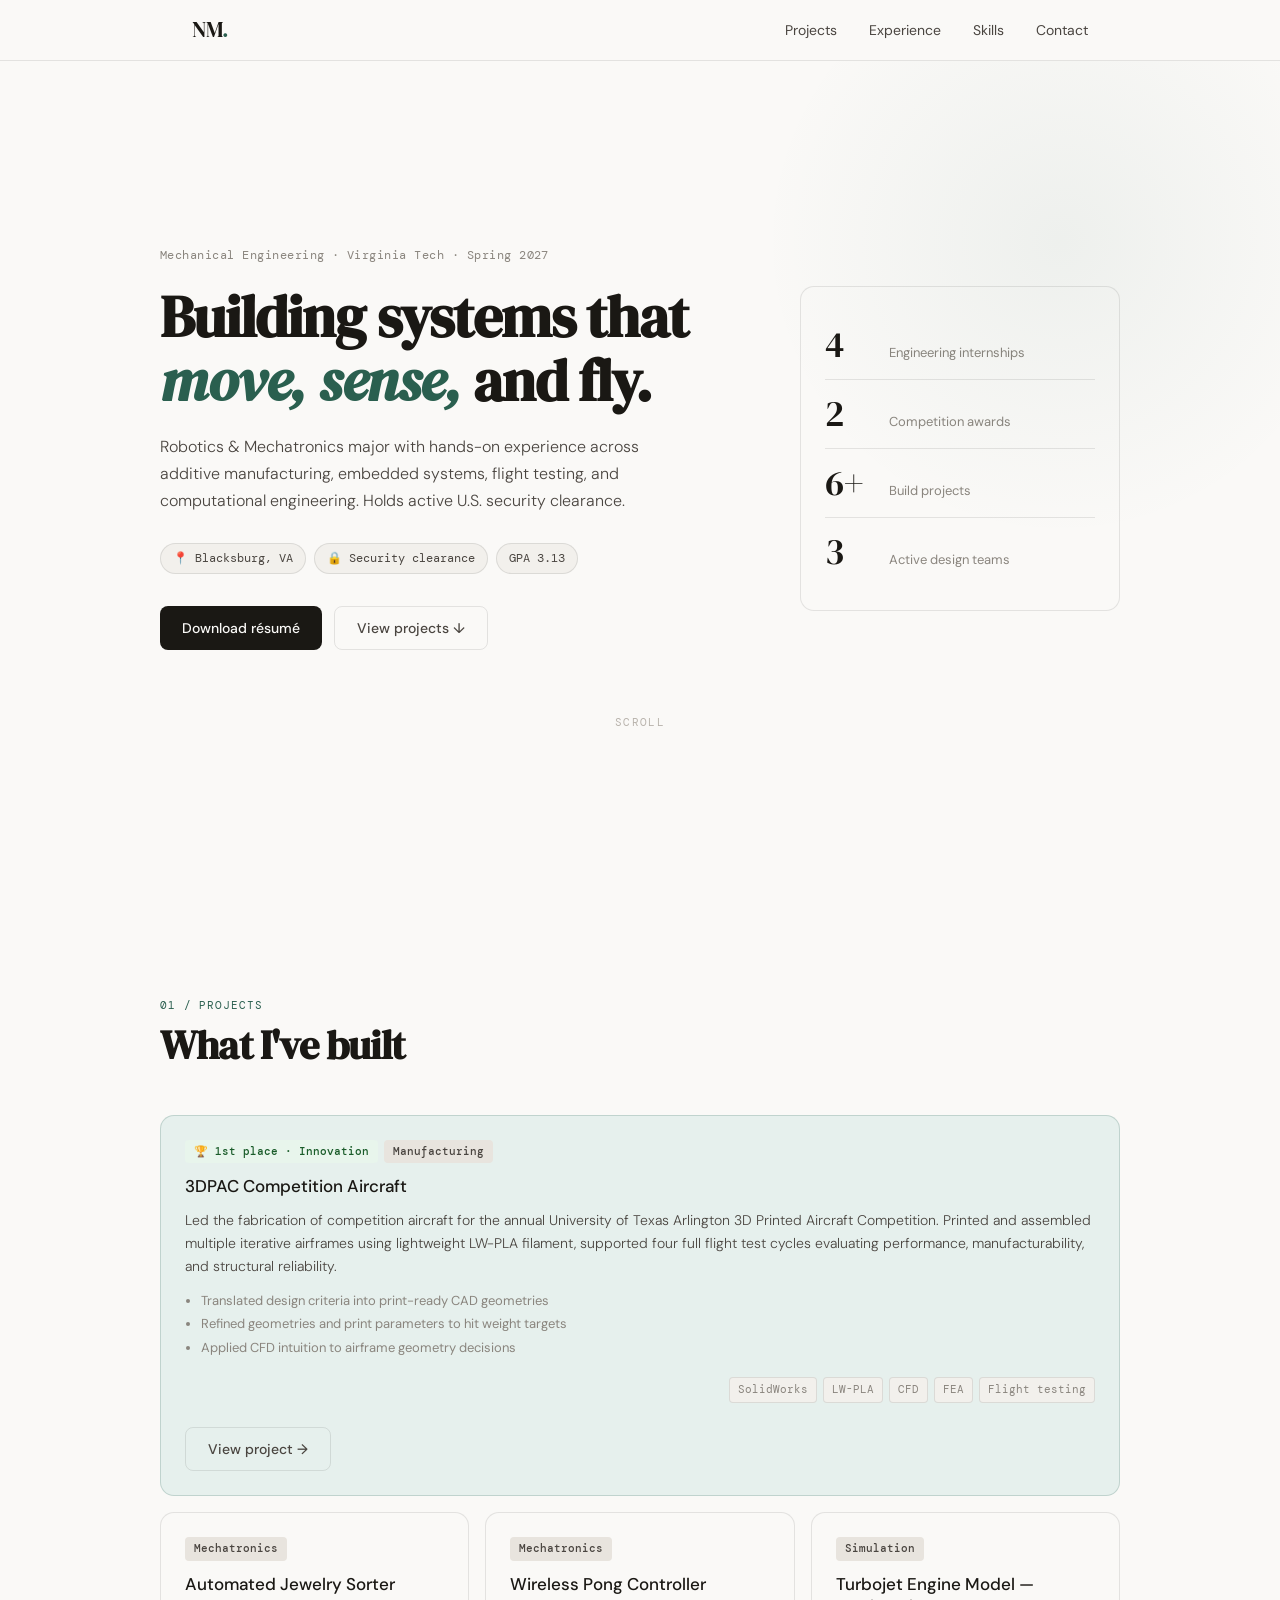
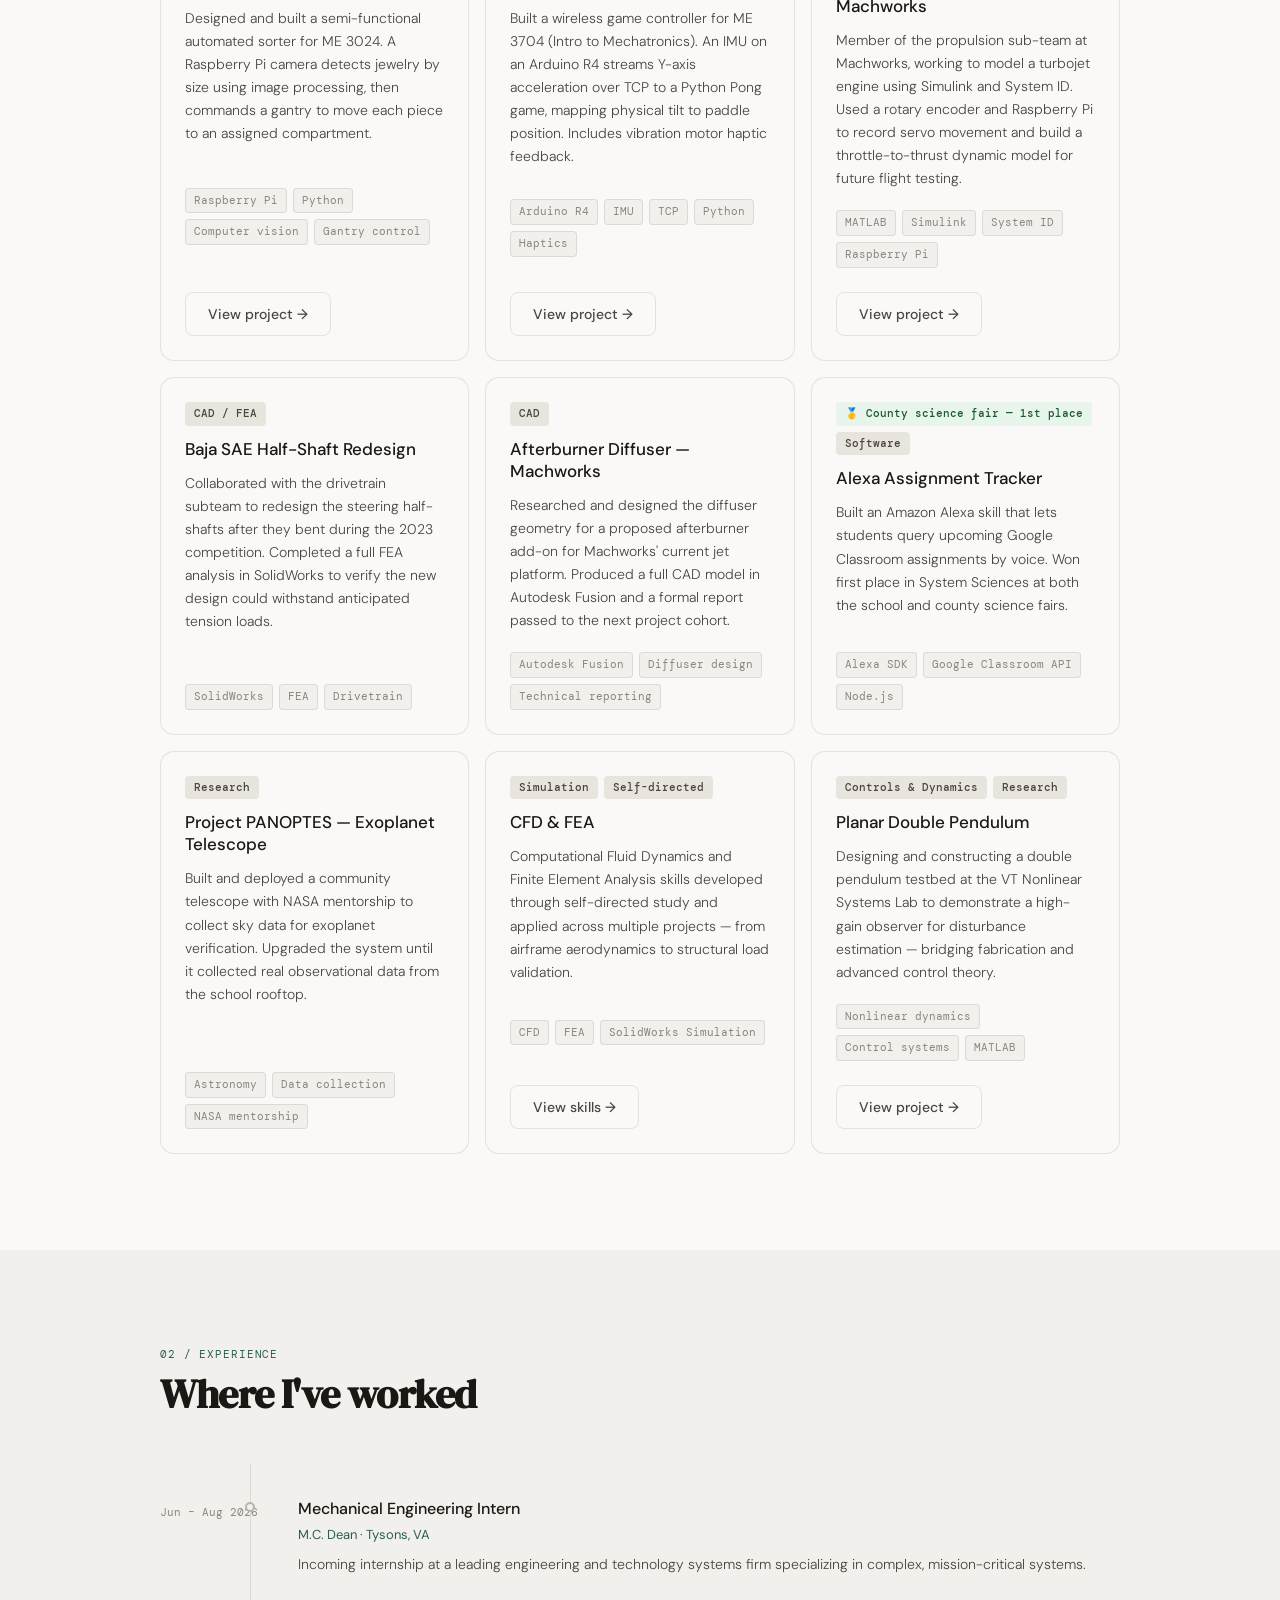
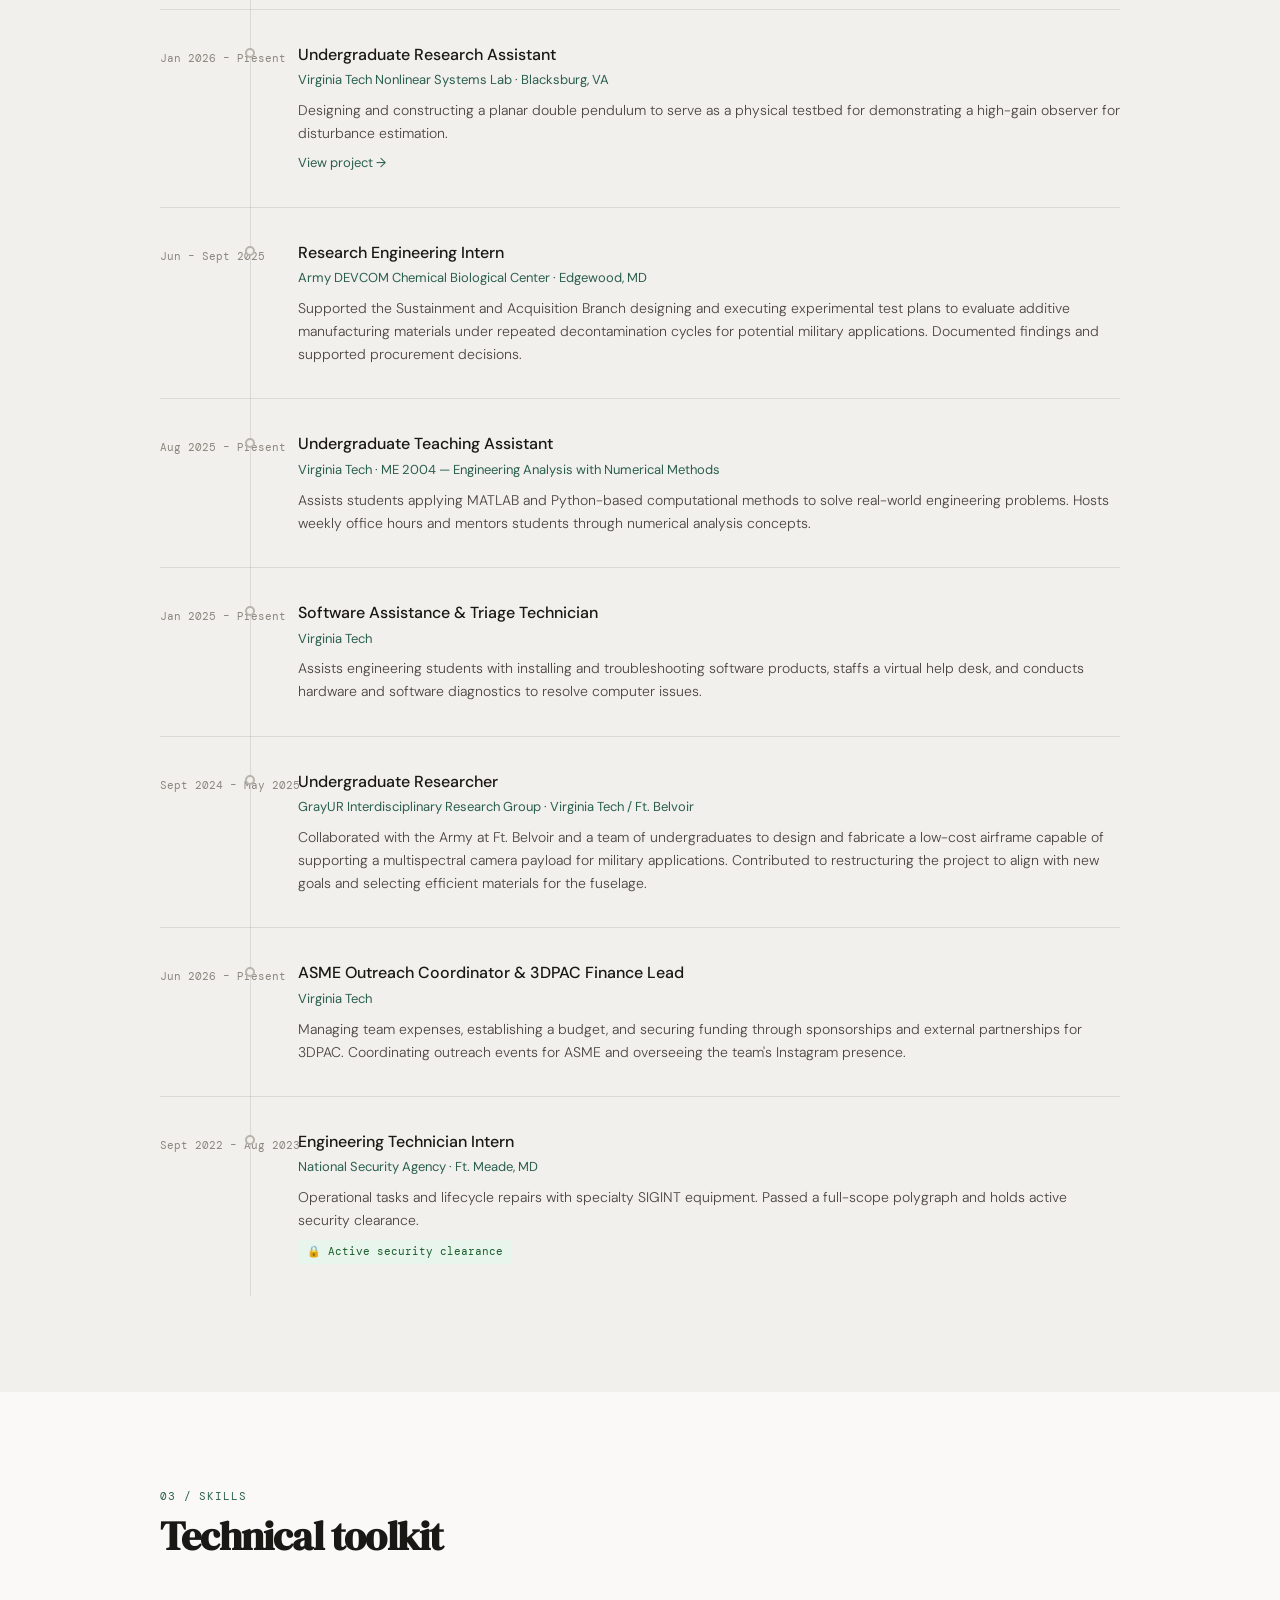
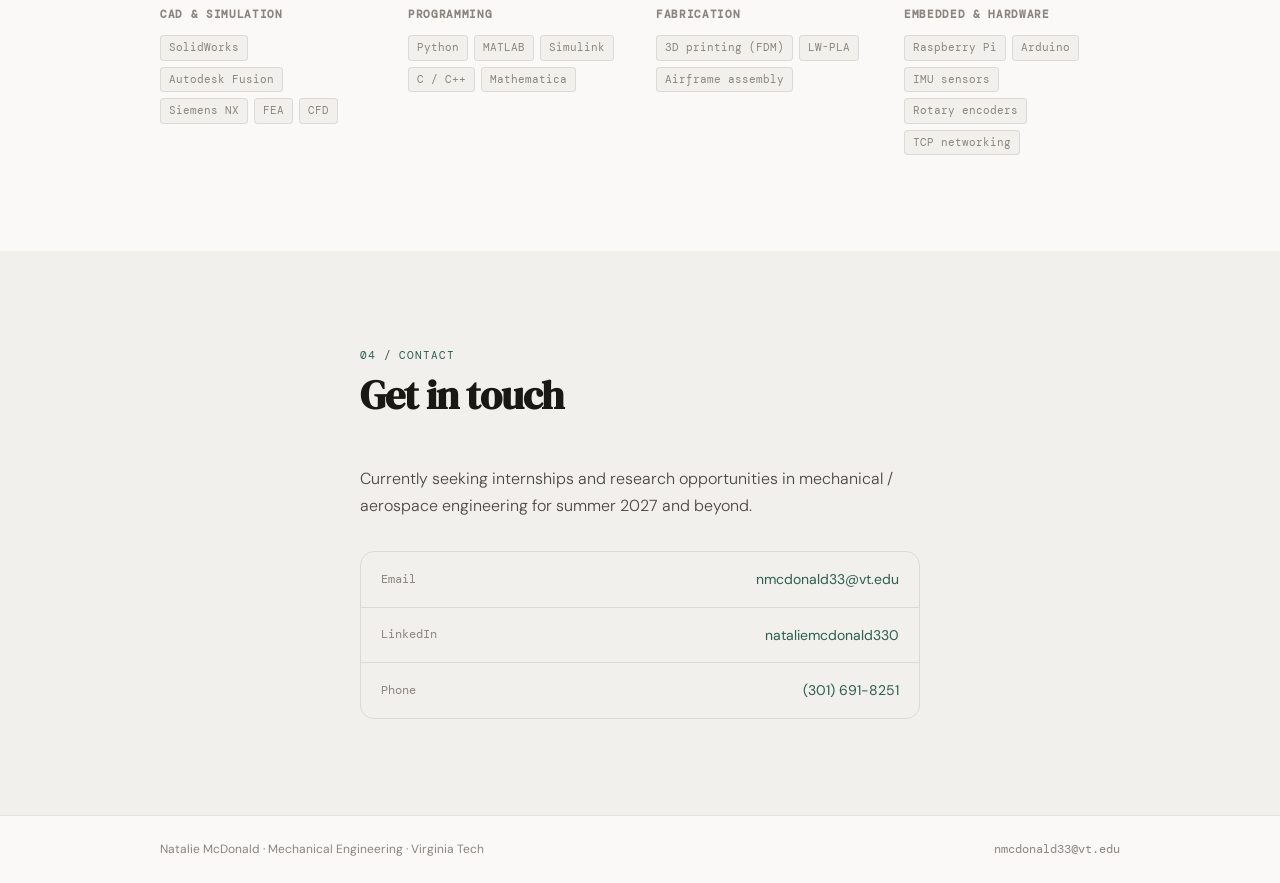
==== index (3).html @ fe92d372 "Add files via upload" ====
<!DOCTYPE html>
<html lang="en">
<head>
  <meta charset="UTF-8" />
  <meta name="viewport" content="width=device-width, initial-scale=1.0" />
  <title>Natalie McDonald — Mechanical Engineering</title>
  <meta name="description" content="Portfolio of Natalie McDonald, Mechanical Engineering student at Virginia Tech specializing in Robotics & Mechatronics." />
  <link rel="preconnect" href="https://fonts.googleapis.com" />
  <link rel="preconnect" href="https://fonts.gstatic.com" crossorigin />
  <link href="https://fonts.googleapis.com/css2?family=DM+Serif+Display&family=DM+Mono:wght@400;500&family=DM+Sans:ital,opsz,wght@0,9..40,300;0,9..40,400;0,9..40,500;1,9..40,300&display=swap" rel="stylesheet" />
  <link rel="stylesheet" href="style.css" />
</head>
<body>

  <!-- NAV -->
  <header class="nav">
    <div class="nav-inner">
      <a href="#" class="nav-logo">NM<span class="nav-logo-dot">.</span></a>
      <nav class="nav-links">
        <a href="#projects">Projects</a>
        <a href="#experience">Experience</a>
        <a href="#skills">Skills</a>
        <a href="#contact">Contact</a>
      </nav>
      <button class="nav-menu-btn" id="menuBtn" aria-label="Open menu">&#9776;</button>
    </div>
    <div class="nav-mobile" id="mobileMenu">
      <a href="#projects" onclick="closeMenu()">Projects</a>
      <a href="#experience" onclick="closeMenu()">Experience</a>
      <a href="#skills" onclick="closeMenu()">Skills</a>
      <a href="#contact" onclick="closeMenu()">Contact</a>
    </div>
  </header>

  <main>

    <!-- HERO -->
    <section class="hero">
      <div class="hero-inner">
        <div class="hero-text">
          <div class="hero-label">Mechanical Engineering · Virginia Tech · Spring 2027</div>
          <h1 class="hero-title">Building systems that <em>move, sense,</em> and fly.</h1>
          <p class="hero-sub">
            Robotics &amp; Mechatronics major with hands-on experience across additive manufacturing, embedded systems, flight testing, and computational engineering. Holds active U.S. security clearance.
          </p>
          <div class="hero-pills">
            <span class="pill">📍 Blacksburg, VA</span>
            <span class="pill">🔒 Security clearance</span>
            <span class="pill">GPA 3.13</span>
          </div>
          <div class="hero-actions">
            <a href="resume.pdf" class="btn btn-primary" download>Download résumé</a>
            <a href="#projects" class="btn btn-ghost">View projects ↓</a>
          </div>
        </div>
        <div class="hero-aside">
          <div class="hero-stat-card">
            <div class="stat-row">
              <span class="stat-num">4</span>
              <span class="stat-label">Engineering internships</span>
            </div>
            <div class="stat-row">
              <span class="stat-num">2</span>
              <span class="stat-label">Competition awards</span>
            </div>
            <div class="stat-row">
              <span class="stat-num">6+</span>
              <span class="stat-label">Build projects</span>
            </div>
            <div class="stat-row">
              <span class="stat-num">3</span>
              <span class="stat-label">Active design teams</span>
            </div>
          </div>
        </div>
      </div>
      <div class="hero-scroll-hint" aria-hidden="true">scroll</div>
    </section>

    <!-- PROJECTS -->
    <section class="section" id="projects">
      <div class="section-inner">
        <div class="section-header">
          <span class="section-tag">01 / Projects</span>
          <h2 class="section-title">What I've built</h2>
        </div>

        <div class="proj-grid">

          <!-- FEATURED -->
          <article class="proj-card proj-featured">
            <div class="proj-card-top">
              <div class="proj-badges">
                <span class="badge badge-win">🏆 1st place · Innovation</span>
                <span class="badge badge-cat">Manufacturing</span>
              </div>
              <h3 class="proj-title">3DPAC Competition Aircraft</h3>
              <p class="proj-desc">
                Led the fabrication of competition aircraft for the annual University of Texas Arlington 3D Printed Aircraft Competition. Printed and assembled multiple iterative airframes using lightweight LW-PLA filament, supported four full flight test cycles evaluating performance, manufacturability, and structural reliability.
              </p>
              <ul class="proj-details">
                <li>Translated design criteria into print-ready CAD geometries</li>
                <li>Refined geometries and print parameters to hit weight targets</li>
                <li>Applied CFD intuition to airframe geometry decisions</li>
              </ul>
            </div>
            <div class="proj-tags">
              <span class="tag">SolidWorks</span>
              <span class="tag">LW-PLA</span>
              <span class="tag">CFD</span>
              <span class="tag">FEA</span>
              <span class="tag">Flight testing</span>
            </div>
            <a href="projects/3dpac.html" class="btn btn-ghost" style="align-self:flex-start;margin-top:0.25rem">View project →</a>
          </article>

          <article class="proj-card">
            <div class="proj-card-top">
              <div class="proj-badges">
                <span class="badge badge-cat">Mechatronics</span>
              </div>
              <h3 class="proj-title">Automated Jewelry Sorter</h3>
              <p class="proj-desc">
                Designed and built a semi-functional automated sorter for ME 3024. A Raspberry Pi camera detects jewelry by size using image processing, then commands a gantry to move each piece to an assigned compartment.
              </p>
            </div>
            <div class="proj-tags">
              <span class="tag">Raspberry Pi</span>
              <span class="tag">Python</span>
              <span class="tag">Computer vision</span>
              <span class="tag">Gantry control</span>
            </div>
            <a href="projects/jewelry-sorter.html" class="btn btn-ghost" style="align-self:flex-start;margin-top:0.25rem">View project →</a>
          </article>

          <article class="proj-card">
            <div class="proj-card-top">
              <div class="proj-badges">
                <span class="badge badge-cat">Mechatronics</span>
              </div>
              <h3 class="proj-title">Wireless Pong Controller</h3>
              <p class="proj-desc">
                Built a wireless game controller for ME 3704 (Intro to Mechatronics). An IMU on an Arduino R4 streams Y-axis acceleration over TCP to a Python Pong game, mapping physical tilt to paddle position. Includes vibration motor haptic feedback.
              </p>
            </div>
            <div class="proj-tags">
              <span class="tag">Arduino R4</span>
              <span class="tag">IMU</span>
              <span class="tag">TCP</span>
              <span class="tag">Python</span>
              <span class="tag">Haptics</span>
            </div>
            <a href="projects/wii-controller.html" class="btn btn-ghost" style="align-self:flex-start;margin-top:0.25rem">View project →</a>
          </article>

          <article class="proj-card">
            <div class="proj-card-top">
              <div class="proj-badges">
                <span class="badge badge-cat">Simulation</span>
              </div>
              <h3 class="proj-title">Turbojet Engine Model — Machworks</h3>
              <p class="proj-desc">
                Member of the propulsion sub-team at Machworks, working to model a turbojet engine using Simulink and System ID. Used a rotary encoder and Raspberry Pi to record servo movement and build a throttle-to-thrust dynamic model for future flight testing.
              </p>
            </div>
            <div class="proj-tags">
              <span class="tag">MATLAB</span>
              <span class="tag">Simulink</span>
              <span class="tag">System ID</span>
              <span class="tag">Raspberry Pi</span>
            </div>
            <a href="projects/machworks.html" class="btn btn-ghost" style="align-self:flex-start;margin-top:0.25rem">View project →</a>
          </article>

          <article class="proj-card">
            <div class="proj-card-top">
              <div class="proj-badges">
                <span class="badge badge-cat">CAD / FEA</span>
              </div>
              <h3 class="proj-title">Baja SAE Half-Shaft Redesign</h3>
              <p class="proj-desc">
                Collaborated with the drivetrain subteam to redesign the steering half-shafts after they bent during the 2023 competition. Completed a full FEA analysis in SolidWorks to verify the new design could withstand anticipated tension loads.
              </p>
            </div>
            <div class="proj-tags">
              <span class="tag">SolidWorks</span>
              <span class="tag">FEA</span>
              <span class="tag">Drivetrain</span>
            </div>
          </article>

          <article class="proj-card">
            <div class="proj-card-top">
              <div class="proj-badges">
                <span class="badge badge-cat">CAD</span>
              </div>
              <h3 class="proj-title">Afterburner Diffuser — Machworks</h3>
              <p class="proj-desc">
                Researched and designed the diffuser geometry for a proposed afterburner add-on for Machworks' current jet platform. Produced a full CAD model in Autodesk Fusion and a formal report passed to the next project cohort.
              </p>
            </div>
            <div class="proj-tags">
              <span class="tag">Autodesk Fusion</span>
              <span class="tag">Diffuser design</span>
              <span class="tag">Technical reporting</span>
            </div>
          </article>

          <article class="proj-card">
            <div class="proj-card-top">
              <div class="proj-badges">
                <span class="badge badge-win">🥇 County science fair — 1st place</span>
                <span class="badge badge-cat">Software</span>
              </div>
              <h3 class="proj-title">Alexa Assignment Tracker</h3>
              <p class="proj-desc">
                Built an Amazon Alexa skill that lets students query upcoming Google Classroom assignments by voice. Won first place in System Sciences at both the school and county science fairs.
              </p>
            </div>
            <div class="proj-tags">
              <span class="tag">Alexa SDK</span>
              <span class="tag">Google Classroom API</span>
              <span class="tag">Node.js</span>
            </div>
          </article>

          <article class="proj-card">
            <div class="proj-card-top">
              <div class="proj-badges">
                <span class="badge badge-cat">Research</span>
              </div>
              <h3 class="proj-title">Project PANOPTES — Exoplanet Telescope</h3>
              <p class="proj-desc">
                Built and deployed a community telescope with NASA mentorship to collect sky data for exoplanet verification. Upgraded the system until it collected real observational data from the school rooftop.
              </p>
            </div>
            <div class="proj-tags">
              <span class="tag">Astronomy</span>
              <span class="tag">Data collection</span>
              <span class="tag">NASA mentorship</span>
            </div>
          </article>

          <article class="proj-card">
            <div class="proj-card-top">
              <div class="proj-badges">
                <span class="badge badge-cat">Simulation</span>
                <span class="badge badge-cat">Self-directed</span>
              </div>
              <h3 class="proj-title">CFD & FEA</h3>
              <p class="proj-desc">
                Computational Fluid Dynamics and Finite Element Analysis skills developed through self-directed study and applied across multiple projects — from airframe aerodynamics to structural load validation.
              </p>
            </div>
            <div class="proj-tags">
              <span class="tag">CFD</span>
              <span class="tag">FEA</span>
              <span class="tag">SolidWorks Simulation</span>
            </div>
            <a href="projects/cfd-fea.html" class="btn btn-ghost" style="align-self:flex-start;margin-top:0.25rem">View skills →</a>
          </article>

          <article class="proj-card">
            <div class="proj-card-top">
              <div class="proj-badges">
                <span class="badge badge-cat">Controls & Dynamics</span>
                <span class="badge badge-cat">Research</span>
              </div>
              <h3 class="proj-title">Planar Double Pendulum</h3>
              <p class="proj-desc">
                Designing and constructing a double pendulum testbed at the VT Nonlinear Systems Lab to demonstrate a high-gain observer for disturbance estimation — bridging fabrication and advanced control theory.
              </p>
            </div>
            <div class="proj-tags">
              <span class="tag">Nonlinear dynamics</span>
              <span class="tag">Control systems</span>
              <span class="tag">MATLAB</span>
            </div>
            <a href="projects/double-pendulum.html" class="btn btn-ghost" style="align-self:flex-start;margin-top:0.25rem">View project →</a>
          </article>

        </div>
      </div>
    </section>

    <!-- EXPERIENCE -->
    <section class="section section-alt" id="experience">
      <div class="section-inner">
        <div class="section-header">
          <span class="section-tag">02 / Experience</span>
          <h2 class="section-title">Where I've worked</h2>
        </div>

        <div class="exp-list">

          <div class="exp-item">
            <div class="exp-meta">
              <span class="exp-date">Jun – Aug 2026</span>
            </div>
            <div class="exp-body">
              <div class="exp-header">
                <h3 class="exp-role">Mechanical Engineering Intern</h3>
                <span class="exp-org">M.C. Dean · Tysons, VA</span>
              </div>
              <p class="exp-desc">Incoming internship at a leading engineering and technology systems firm specializing in complex, mission-critical systems.</p>
            </div>
          </div>

          <div class="exp-item">
            <div class="exp-meta">
              <span class="exp-date">Jan 2026 – Present</span>
            </div>
            <div class="exp-body">
              <div class="exp-header">
                <h3 class="exp-role">Undergraduate Research Assistant</h3>
                <span class="exp-org">Virginia Tech Nonlinear Systems Lab · Blacksburg, VA</span>
              </div>
              <p class="exp-desc">Designing and constructing a planar double pendulum to serve as a physical testbed for demonstrating a high-gain observer for disturbance estimation.</p>
              <a href="projects/double-pendulum.html" style="display:inline-block;margin-top:0.5rem;font-size:13px;color:var(--accent)">View project →</a>
            </div>
          </div>

          <div class="exp-item">
            <div class="exp-meta">
              <span class="exp-date">Jun – Sept 2025</span>
            </div>
            <div class="exp-body">
              <div class="exp-header">
                <h3 class="exp-role">Research Engineering Intern</h3>
                <span class="exp-org">Army DEVCOM Chemical Biological Center · Edgewood, MD</span>
              </div>
              <p class="exp-desc">Supported the Sustainment and Acquisition Branch designing and executing experimental test plans to evaluate additive manufacturing materials under repeated decontamination cycles for potential military applications. Documented findings and supported procurement decisions.</p>
            </div>
          </div>

          <div class="exp-item">
            <div class="exp-meta">
              <span class="exp-date">Aug 2025 – Present</span>
            </div>
            <div class="exp-body">
              <div class="exp-header">
                <h3 class="exp-role">Undergraduate Teaching Assistant</h3>
                <span class="exp-org">Virginia Tech · ME 2004 — Engineering Analysis with Numerical Methods</span>
              </div>
              <p class="exp-desc">Assists students applying MATLAB and Python-based computational methods to solve real-world engineering problems. Hosts weekly office hours and mentors students through numerical analysis concepts.</p>
            </div>
          </div>

          <div class="exp-item">
            <div class="exp-meta">
              <span class="exp-date">Jan 2025 – Present</span>
            </div>
            <div class="exp-body">
              <div class="exp-header">
                <h3 class="exp-role">Software Assistance & Triage Technician</h3>
                <span class="exp-org">Virginia Tech</span>
              </div>
              <p class="exp-desc">Assists engineering students with installing and troubleshooting software products, staffs a virtual help desk, and conducts hardware and software diagnostics to resolve computer issues.</p>
            </div>
          </div>

          <div class="exp-item">
            <div class="exp-meta">
              <span class="exp-date">Sept 2024 – May 2025</span>
            </div>
            <div class="exp-body">
              <div class="exp-header">
                <h3 class="exp-role">Undergraduate Researcher</h3>
                <span class="exp-org">GrayUR Interdisciplinary Research Group · Virginia Tech / Ft. Belvoir</span>
              </div>
              <p class="exp-desc">Collaborated with the Army at Ft. Belvoir and a team of undergraduates to design and fabricate a low-cost airframe capable of supporting a multispectral camera payload for military applications. Contributed to restructuring the project to align with new goals and selecting efficient materials for the fuselage.</p>
            </div>
          </div>

          <div class="exp-item">
            <div class="exp-meta">
              <span class="exp-date">Jun 2026 – Present</span>
            </div>
            <div class="exp-body">
              <div class="exp-header">
                <h3 class="exp-role">ASME Outreach Coordinator & 3DPAC Finance Lead</h3>
                <span class="exp-org">Virginia Tech</span>
              </div>
              <p class="exp-desc">Managing team expenses, establishing a budget, and securing funding through sponsorships and external partnerships for 3DPAC. Coordinating outreach events for ASME and overseeing the team's Instagram presence.</p>
            </div>
          </div>

          <div class="exp-item">
            <div class="exp-meta">
              <span class="exp-date">Sept 2022 – Aug 2023</span>
            </div>
            <div class="exp-body">
              <div class="exp-header">
                <h3 class="exp-role">Engineering Technician Intern</h3>
                <span class="exp-org">National Security Agency · Ft. Meade, MD</span>
              </div>
              <p class="exp-desc">Operational tasks and lifecycle repairs with specialty SIGINT equipment. Passed a full-scope polygraph and holds active security clearance.</p>
              <span class="exp-badge">🔒 Active security clearance</span>
            </div>
          </div>

        </div>
      </div>
    </section>

    <!-- SKILLS -->
    <section class="section" id="skills">
      <div class="section-inner">
        <div class="section-header">
          <span class="section-tag">03 / Skills</span>
          <h2 class="section-title">Technical toolkit</h2>
        </div>

        <div class="skills-grid">
          <div class="skill-group">
            <h4 class="skill-group-label">CAD &amp; Simulation</h4>
            <div class="skill-tags">
              <span class="tag">SolidWorks</span>
              <span class="tag">Autodesk Fusion</span>
              <span class="tag">Siemens NX</span>
              <span class="tag">FEA</span>
              <span class="tag">CFD</span>
            </div>
          </div>
          <div class="skill-group">
            <h4 class="skill-group-label">Programming</h4>
            <div class="skill-tags">
              <span class="tag">Python</span>
              <span class="tag">MATLAB</span>
              <span class="tag">Simulink</span>
              <span class="tag">C / C++</span>
              <span class="tag">Mathematica</span>
            </div>
          </div>
          <div class="skill-group">
            <h4 class="skill-group-label">Fabrication</h4>
            <div class="skill-tags">
              <span class="tag">3D printing (FDM)</span>
              <span class="tag">LW-PLA</span>
              <span class="tag">Airframe assembly</span>
            </div>
          </div>
          <div class="skill-group">
            <h4 class="skill-group-label">Embedded &amp; Hardware</h4>
            <div class="skill-tags">
              <span class="tag">Raspberry Pi</span>
              <span class="tag">Arduino</span>
              <span class="tag">IMU sensors</span>
              <span class="tag">Rotary encoders</span>
              <span class="tag">TCP networking</span>
            </div>
          </div>
        </div>
      </div>
    </section>

    <!-- CONTACT -->
    <section class="section section-alt" id="contact">
      <div class="section-inner contact-inner">
        <div class="section-header">
          <span class="section-tag">04 / Contact</span>
          <h2 class="section-title">Get in touch</h2>
        </div>
        <p class="contact-sub">Currently seeking internships and research opportunities in mechanical / aerospace engineering for summer 2027 and beyond.</p>
        <div class="contact-links">
          <a href="mailto:nmcdonald33@vt.edu" class="contact-link">
            <span class="contact-link-label">Email</span>
            <span class="contact-link-val">nmcdonald33@vt.edu</span>
          </a>
          <a href="https://linkedin.com/in/nataliemcdonald330" target="_blank" rel="noopener" class="contact-link">
            <span class="contact-link-label">LinkedIn</span>
            <span class="contact-link-val">nataliemcdonald330</span>
          </a>
          <a href="tel:3016918251" class="contact-link">
            <span class="contact-link-label">Phone</span>
            <span class="contact-link-val">(301) 691-8251</span>
          </a>
        </div>
      </div>
    </section>

  </main>

  <footer class="footer">
    <div class="footer-inner">
      <span>Natalie McDonald · Mechanical Engineering · Virginia Tech</span>
      <span class="footer-mono">nmcdonald33@vt.edu</span>
    </div>
  </footer>

  <script src="script.js"></script>
</body>
</html>
---- style.css ----
/* ─── Reset & Base ─── */
*, *::before, *::after { box-sizing: border-box; margin: 0; padding: 0; }

:root {
  --ink: #1a1814;
  --ink-2: #4a4540;
  --ink-3: #8a857e;
  --ink-4: #b8b3ac;
  --paper: #faf9f7;
  --paper-2: #f2f0ec;
  --paper-3: #e8e4de;
  --accent: #2a5f4f;
  --accent-light: #e6f0ed;
  --accent-2: #c8824a;
  --accent-2-light: #faf0e8;
  --win: #1a5c2a;
  --win-bg: #e8f5ec;
  --border: rgba(26,24,20,0.1);
  --radius: 8px;
  --radius-lg: 14px;
  --font-serif: 'DM Serif Display', Georgia, serif;
  --font-sans: 'DM Sans', system-ui, sans-serif;
  --font-mono: 'DM Mono', 'Courier New', monospace;
  --nav-h: 60px;
  --max: 960px;
  --transition: 0.2s ease;
}

html { scroll-behavior: smooth; }

body {
  font-family: var(--font-sans);
  background: var(--paper);
  color: var(--ink);
  font-size: 16px;
  line-height: 1.6;
  -webkit-font-smoothing: antialiased;
}

a { color: inherit; text-decoration: none; }
em { font-style: italic; }

/* ─── Nav ─── */
.nav {
  position: sticky;
  top: 0;
  z-index: 100;
  background: rgba(250,249,247,0.92);
  backdrop-filter: blur(12px);
  border-bottom: 1px solid var(--border);
}

.nav-inner {
  max-width: var(--max);
  margin: 0 auto;
  padding: 0 2rem;
  height: var(--nav-h);
  display: flex;
  align-items: center;
  justify-content: space-between;
}

.nav-logo {
  font-family: var(--font-serif);
  font-size: 22px;
  color: var(--ink);
  letter-spacing: -0.02em;
}

.nav-logo-dot { color: var(--accent); }

.nav-links {
  display: flex;
  gap: 2rem;
}

.nav-links a {
  font-size: 14px;
  font-weight: 400;
  color: var(--ink-2);
  transition: color var(--transition);
}

.nav-links a:hover { color: var(--accent); }

.nav-menu-btn {
  display: none;
  background: none;
  border: none;
  font-size: 20px;
  cursor: pointer;
  color: var(--ink);
  padding: 4px;
}

.nav-mobile {
  display: none;
  flex-direction: column;
  padding: 1rem 2rem;
  border-top: 1px solid var(--border);
  background: var(--paper);
}

.nav-mobile a {
  font-size: 15px;
  padding: 0.6rem 0;
  color: var(--ink-2);
  border-bottom: 1px solid var(--border);
}

.nav-mobile a:last-child { border-bottom: none; }

.nav-mobile.open { display: flex; }

/* ─── Hero ─── */
.hero {
  min-height: calc(100vh - var(--nav-h));
  display: flex;
  flex-direction: column;
  justify-content: center;
  padding: 5rem 2rem 4rem;
  position: relative;
  overflow: hidden;
}

.hero::before {
  content: '';
  position: absolute;
  top: -120px;
  right: -80px;
  width: 600px;
  height: 600px;
  background: radial-gradient(circle, rgba(42,95,79,0.06) 0%, transparent 70%);
  pointer-events: none;
}

.hero-inner {
  max-width: var(--max);
  margin: 0 auto;
  width: 100%;
  display: grid;
  grid-template-columns: 1fr 320px;
  gap: 4rem;
  align-items: center;
}

.hero-label {
  font-family: var(--font-mono);
  font-size: 12px;
  color: var(--ink-3);
  letter-spacing: 0.04em;
  margin-bottom: 1.25rem;
}

.hero-title {
  font-family: var(--font-serif);
  font-size: clamp(36px, 5vw, 58px);
  line-height: 1.1;
  letter-spacing: -0.02em;
  color: var(--ink);
  margin-bottom: 1.25rem;
}

.hero-title em {
  color: var(--accent);
  font-style: italic;
}

.hero-sub {
  font-size: 16px;
  color: var(--ink-2);
  line-height: 1.7;
  max-width: 520px;
  margin-bottom: 1.75rem;
  font-weight: 300;
}

.hero-pills {
  display: flex;
  flex-wrap: wrap;
  gap: 8px;
  margin-bottom: 2rem;
}

.pill {
  font-family: var(--font-mono);
  font-size: 12px;
  padding: 5px 12px;
  border-radius: 999px;
  background: var(--paper-2);
  border: 1px solid var(--border);
  color: var(--ink-2);
}

.hero-actions {
  display: flex;
  gap: 12px;
  flex-wrap: wrap;
}

.btn {
  display: inline-flex;
  align-items: center;
  gap: 6px;
  font-family: var(--font-sans);
  font-size: 14px;
  font-weight: 500;
  padding: 10px 22px;
  border-radius: var(--radius);
  cursor: pointer;
  transition: all var(--transition);
  border: none;
}

.btn-primary {
  background: var(--ink);
  color: var(--paper);
}

.btn-primary:hover {
  background: var(--ink-2);
  transform: translateY(-1px);
}

.btn-ghost {
  background: transparent;
  color: var(--ink-2);
  border: 1px solid var(--border);
}

.btn-ghost:hover {
  background: var(--paper-2);
  border-color: var(--ink-4);
}

/* Stat card */
.hero-stat-card {
  background: var(--paper);
  border: 1px solid var(--border);
  border-radius: var(--radius-lg);
  padding: 1.5rem;
  display: flex;
  flex-direction: column;
  gap: 0;
}

.stat-row {
  display: flex;
  align-items: baseline;
  gap: 12px;
  padding: 1rem 0;
  border-bottom: 1px solid var(--border);
}

.stat-row:last-child { border-bottom: none; }

.stat-num {
  font-family: var(--font-serif);
  font-size: 36px;
  color: var(--ink);
  line-height: 1;
  min-width: 52px;
}

.stat-label {
  font-size: 13px;
  color: var(--ink-3);
  line-height: 1.3;
}

.hero-scroll-hint {
  font-family: var(--font-mono);
  font-size: 11px;
  color: var(--ink-4);
  letter-spacing: 0.12em;
  text-transform: uppercase;
  text-align: center;
  margin-top: 4rem;
  animation: bounce 2s infinite;
}

@keyframes bounce {
  0%, 100% { transform: translateY(0); }
  50% { transform: translateY(4px); }
}

/* ─── Section ─── */
.section { padding: 6rem 2rem; }
.section-alt { background: var(--paper-2); }

.section-inner {
  max-width: var(--max);
  margin: 0 auto;
}

.section-header {
  margin-bottom: 3rem;
}

.section-tag {
  font-family: var(--font-mono);
  font-size: 11px;
  color: var(--accent);
  letter-spacing: 0.08em;
  text-transform: uppercase;
  display: block;
  margin-bottom: 0.5rem;
}

.section-title {
  font-family: var(--font-serif);
  font-size: clamp(28px, 3.5vw, 40px);
  letter-spacing: -0.02em;
  color: var(--ink);
  line-height: 1.1;
}

/* ─── Projects ─── */
.proj-grid {
  display: grid;
  grid-template-columns: repeat(auto-fill, minmax(280px, 1fr));
  gap: 16px;
}

.proj-featured {
  grid-column: 1 / -1;
  display: grid;
  grid-template-columns: 1fr auto;
  align-items: end;
  gap: 2rem;
}

.proj-card {
  background: var(--paper);
  border: 1px solid var(--border);
  border-radius: var(--radius-lg);
  padding: 1.5rem;
  display: flex;
  flex-direction: column;
  justify-content: space-between;
  gap: 1.25rem;
  transition: border-color var(--transition), transform var(--transition);
}

.proj-card:hover {
  border-color: var(--ink-4);
  transform: translateY(-2px);
}

.proj-featured {
  background: var(--accent-light);
  border-color: rgba(42,95,79,0.2);
}

.proj-featured:hover {
  border-color: var(--accent);
}

.proj-card-top { display: flex; flex-direction: column; gap: 0.75rem; }

.proj-badges {
  display: flex;
  flex-wrap: wrap;
  gap: 6px;
}

.badge {
  font-family: var(--font-mono);
  font-size: 11px;
  padding: 3px 9px;
  border-radius: 4px;
  font-weight: 500;
}

.badge-win {
  background: var(--win-bg);
  color: var(--win);
}

.badge-cat {
  background: var(--paper-3);
  color: var(--ink-2);
}

.proj-title {
  font-size: 17px;
  font-weight: 500;
  color: var(--ink);
  line-height: 1.3;
}

.proj-desc {
  font-size: 14px;
  color: var(--ink-2);
  line-height: 1.65;
  font-weight: 300;
}

.proj-details {
  margin-left: 1rem;
  display: flex;
  flex-direction: column;
  gap: 4px;
}

.proj-details li {
  font-size: 13px;
  color: var(--ink-3);
  line-height: 1.5;
}

.proj-tags {
  display: flex;
  flex-wrap: wrap;
  gap: 6px;
}

.tag {
  font-family: var(--font-mono);
  font-size: 11px;
  padding: 3px 8px;
  border-radius: 4px;
  background: var(--paper-2);
  color: var(--ink-3);
  border: 1px solid var(--border);
}

/* ─── Experience ─── */
.exp-list {
  display: flex;
  flex-direction: column;
  position: relative;
}

.exp-list::before {
  content: '';
  position: absolute;
  left: 90px;
  top: 0;
  bottom: 0;
  width: 1px;
  background: var(--border);
}

.exp-item {
  display: grid;
  grid-template-columns: 90px 1fr;
  gap: 2rem;
  padding: 2rem 0;
  border-bottom: 1px solid var(--border);
  position: relative;
}

.exp-item:last-child { border-bottom: none; }

.exp-item::after {
  content: '';
  position: absolute;
  left: 85px;
  top: 2.4rem;
  width: 10px;
  height: 10px;
  border-radius: 50%;
  background: var(--paper-2);
  border: 2px solid var(--ink-4);
  z-index: 1;
}

.exp-meta {
  padding-top: 2px;
}

.exp-date {
  font-family: var(--font-mono);
  font-size: 11px;
  color: var(--ink-3);
  white-space: nowrap;
}

.exp-body { padding-left: 1rem; }

.exp-header {
  display: flex;
  flex-direction: column;
  gap: 3px;
  margin-bottom: 0.5rem;
}

.exp-role {
  font-size: 16px;
  font-weight: 500;
  color: var(--ink);
}

.exp-org {
  font-size: 13px;
  color: var(--accent);
  font-weight: 400;
}

.exp-desc {
  font-size: 14px;
  color: var(--ink-2);
  line-height: 1.65;
  font-weight: 300;
}

.exp-badge {
  display: inline-block;
  margin-top: 8px;
  font-family: var(--font-mono);
  font-size: 11px;
  padding: 3px 9px;
  border-radius: 4px;
  background: var(--win-bg);
  color: var(--win);
}

/* ─── Skills ─── */
.skills-grid {
  display: grid;
  grid-template-columns: repeat(auto-fit, minmax(200px, 1fr));
  gap: 2rem;
}

.skill-group-label {
  font-family: var(--font-mono);
  font-size: 11px;
  color: var(--ink-3);
  letter-spacing: 0.06em;
  text-transform: uppercase;
  margin-bottom: 0.75rem;
}

.skill-tags {
  display: flex;
  flex-wrap: wrap;
  gap: 6px;
}

/* ─── Contact ─── */
.contact-inner { max-width: 560px; }

.contact-sub {
  font-size: 16px;
  color: var(--ink-2);
  line-height: 1.7;
  font-weight: 300;
  margin-bottom: 2rem;
}

.contact-links {
  display: flex;
  flex-direction: column;
  gap: 0;
  border: 1px solid var(--border);
  border-radius: var(--radius-lg);
  overflow: hidden;
}

.contact-link {
  display: flex;
  align-items: center;
  justify-content: space-between;
  padding: 1rem 1.25rem;
  border-bottom: 1px solid var(--border);
  transition: background var(--transition);
}

.contact-link:last-child { border-bottom: none; }

.contact-link:hover { background: var(--paper-2); }

.contact-link-label {
  font-family: var(--font-mono);
  font-size: 12px;
  color: var(--ink-3);
}

.contact-link-val {
  font-size: 14px;
  color: var(--accent);
}

/* ─── Footer ─── */
.footer {
  padding: 1.5rem 2rem;
  border-top: 1px solid var(--border);
}

.footer-inner {
  max-width: var(--max);
  margin: 0 auto;
  display: flex;
  justify-content: space-between;
  align-items: center;
  flex-wrap: wrap;
  gap: 0.5rem;
  font-size: 12px;
  color: var(--ink-3);
}

.footer-mono {
  font-family: var(--font-mono);
}

/* ─── Animations ─── */
.fade-in {
  opacity: 0;
  transform: translateY(16px);
  transition: opacity 0.5s ease, transform 0.5s ease;
}

.fade-in.visible {
  opacity: 1;
  transform: none;
}

/* ─── Print ─── */
@media print {
  .nav, .hero-scroll-hint, .btn, .hero-actions { display: none !important; }
  .hero { min-height: auto; padding: 2rem 0; }
  .hero::before { display: none; }
  .hero-inner { grid-template-columns: 1fr; gap: 1rem; }
  .hero-stat-card { display: none; }
  .section, .section-alt { padding: 2rem 0; background: white !important; }
  .proj-card, .proj-featured { break-inside: avoid; }
  .exp-list::before { display: none; }
  * { color: black !important; border-color: #ddd !important; }
  body { font-size: 12px; }
}

/* ─── Responsive ─── */
@media (max-width: 720px) {
  .nav-links { display: none; }
  .nav-menu-btn { display: block; }

  .hero {
    padding: 3rem 1.5rem 3rem;
    min-height: auto;
  }

  .hero-inner {
    grid-template-columns: 1fr;
    gap: 2.5rem;
  }

  .hero-stat-card {
    display: grid;
    grid-template-columns: 1fr 1fr;
  }

  .stat-row {
    border-bottom: none;
    padding: 0.75rem;
    border-right: 1px solid var(--border);
    flex-direction: column;
    gap: 4px;
    align-items: flex-start;
  }

  .stat-row:nth-child(2n) { border-right: none; }

  .stat-num { font-size: 28px; }

  .section { padding: 4rem 1.5rem; }

  .proj-featured {
    grid-template-columns: 1fr;
    gap: 1rem;
  }

  .exp-list::before { left: 0; }
  .exp-item { grid-template-columns: 1fr; gap: 0.25rem; }
  .exp-item::after { display: none; }
  .exp-body { padding-left: 0; }
  .exp-meta { padding-bottom: 0; }

  .contact-link { flex-direction: column; align-items: flex-start; gap: 4px; }

  .footer-inner { flex-direction: column; align-items: flex-start; }
}
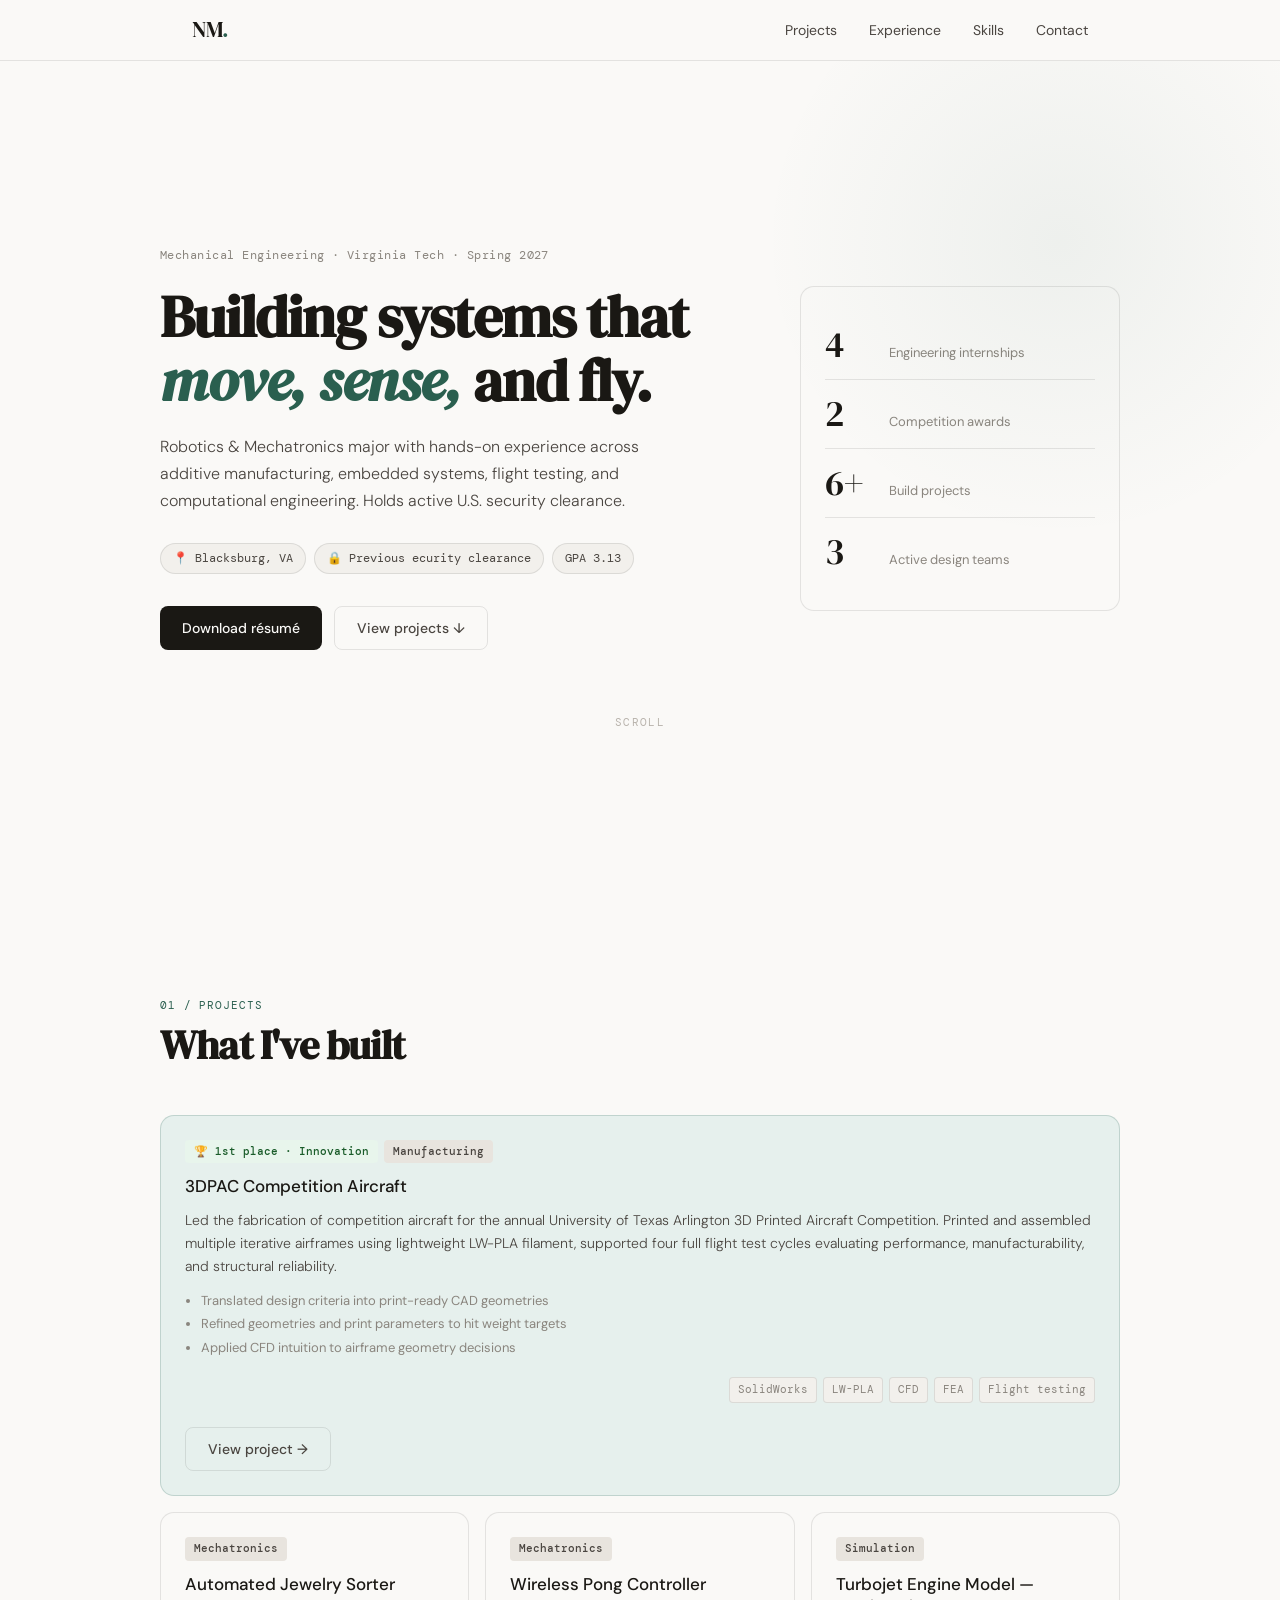
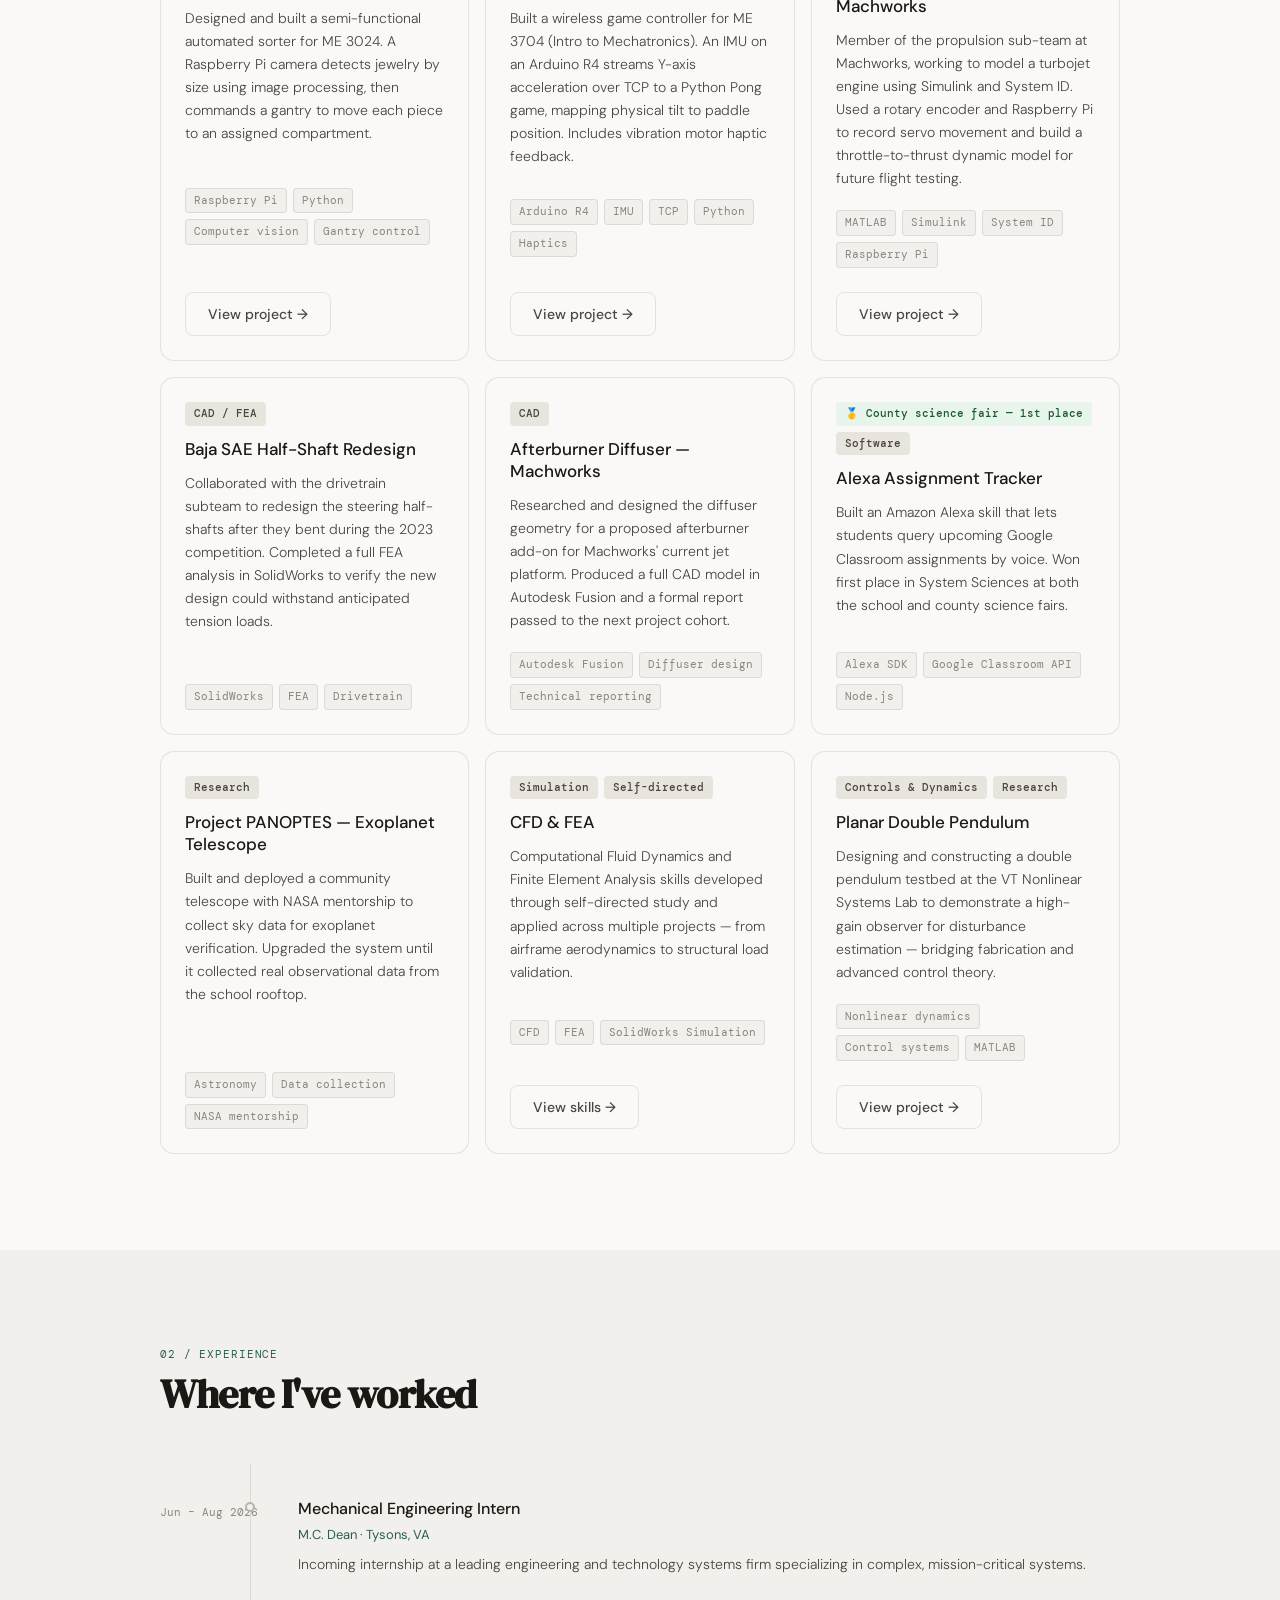
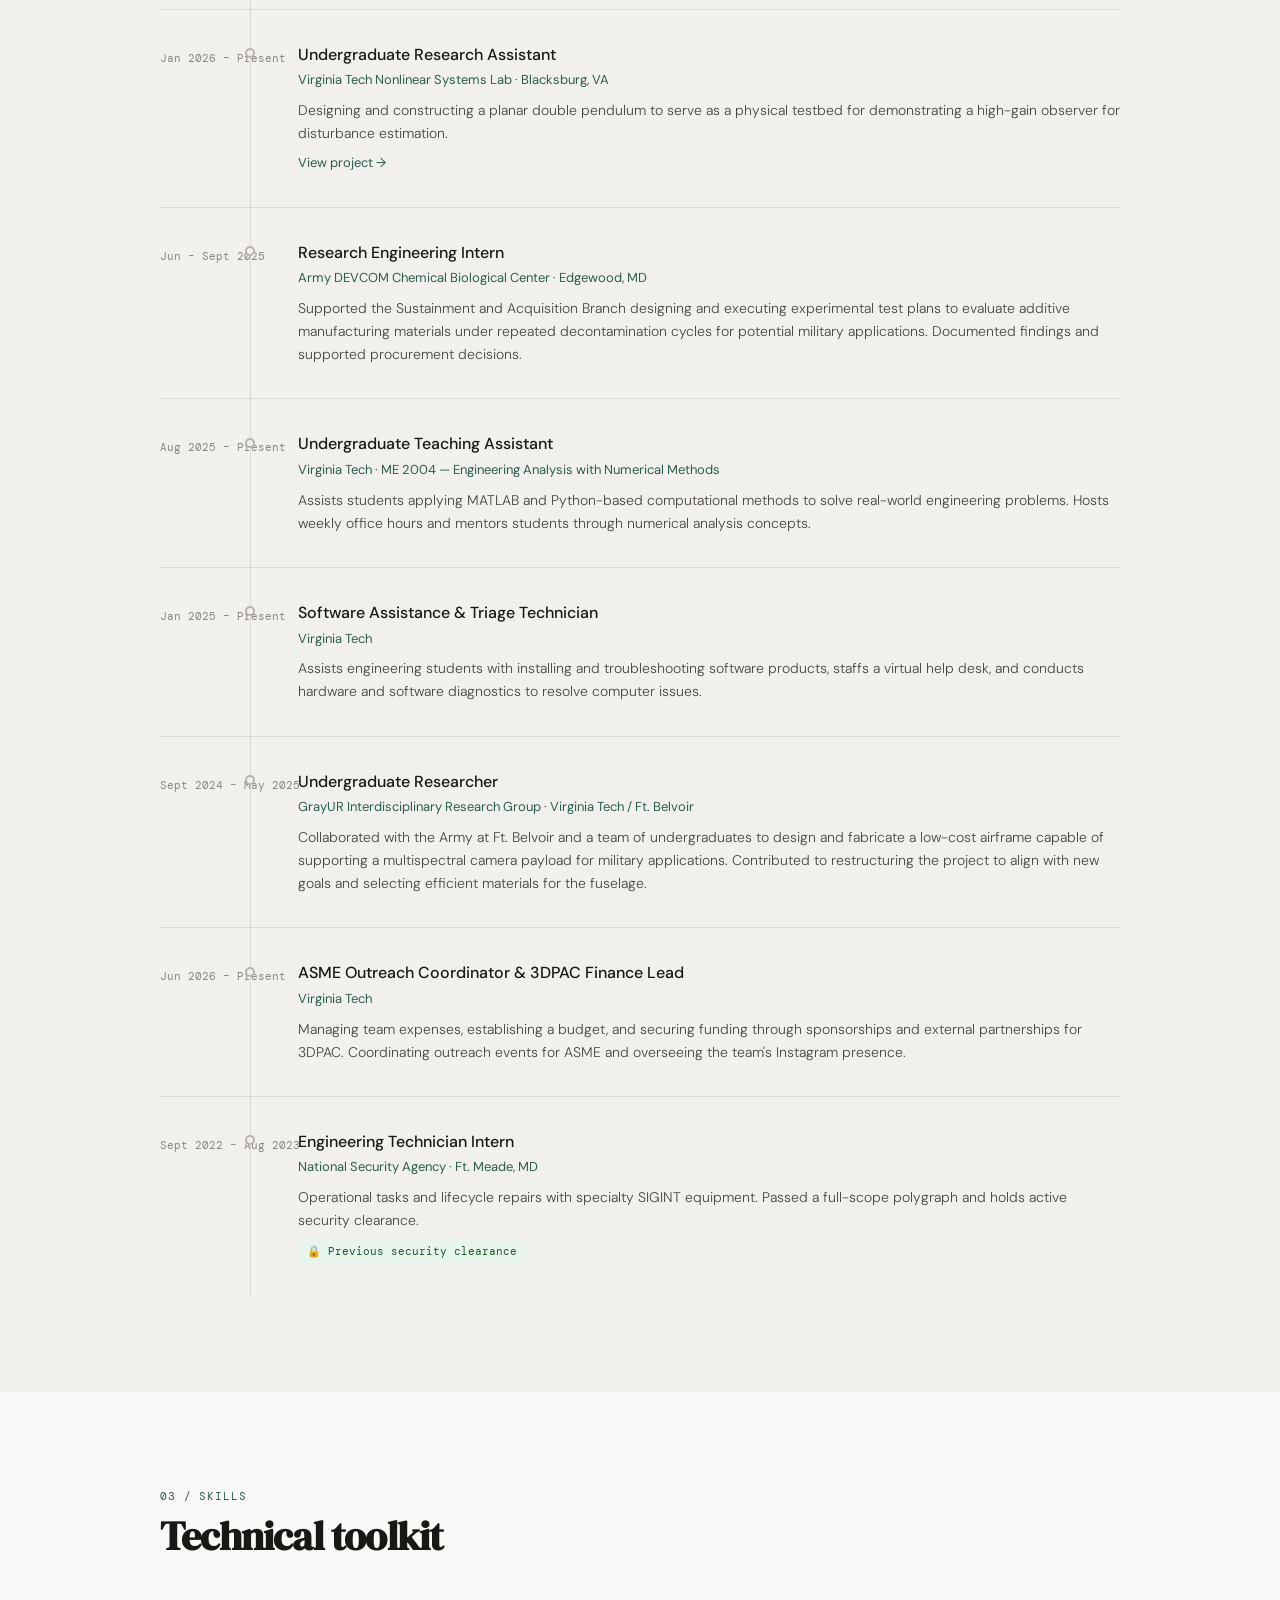
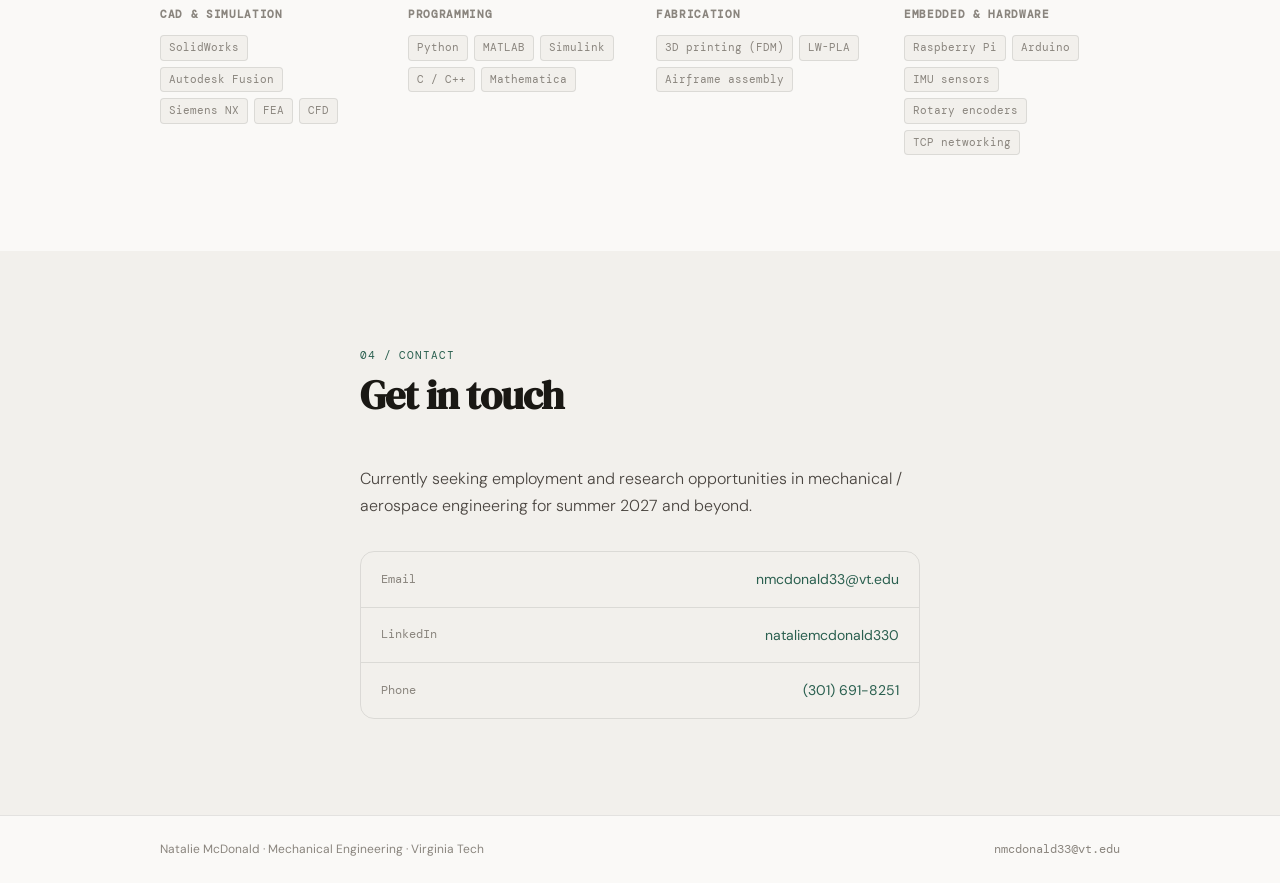
==== commit 2302adcb: "Revise security clearance and contact section Updated security clearance status and modified interns" ====
--- a/index (3).html
+++ b/index (3).html
@@ -45,7 +45,7 @@
           </p>
           <div class="hero-pills">
             <span class="pill">📍 Blacksburg, VA</span>
-            <span class="pill">🔒 Security clearance</span>
+            <span class="pill">🔒 Previous ecurity clearance</span>
             <span class="pill">GPA 3.13</span>
           </div>
           <div class="hero-actions">
@@ -395,7 +395,7 @@
                 <span class="exp-org">National Security Agency · Ft. Meade, MD</span>
               </div>
               <p class="exp-desc">Operational tasks and lifecycle repairs with specialty SIGINT equipment. Passed a full-scope polygraph and holds active security clearance.</p>
-              <span class="exp-badge">🔒 Active security clearance</span>
+              <span class="exp-badge">🔒 Previous security clearance</span>
             </div>
           </div>
 
@@ -461,7 +461,7 @@
           <span class="section-tag">04 / Contact</span>
           <h2 class="section-title">Get in touch</h2>
         </div>
-        <p class="contact-sub">Currently seeking internships and research opportunities in mechanical / aerospace engineering for summer 2027 and beyond.</p>
+        <p class="contact-sub">Currently seeking employment and research opportunities in mechanical / aerospace engineering for summer 2027 and beyond.</p>
         <div class="contact-links">
           <a href="mailto:nmcdonald33@vt.edu" class="contact-link">
             <span class="contact-link-label">Email</span>
